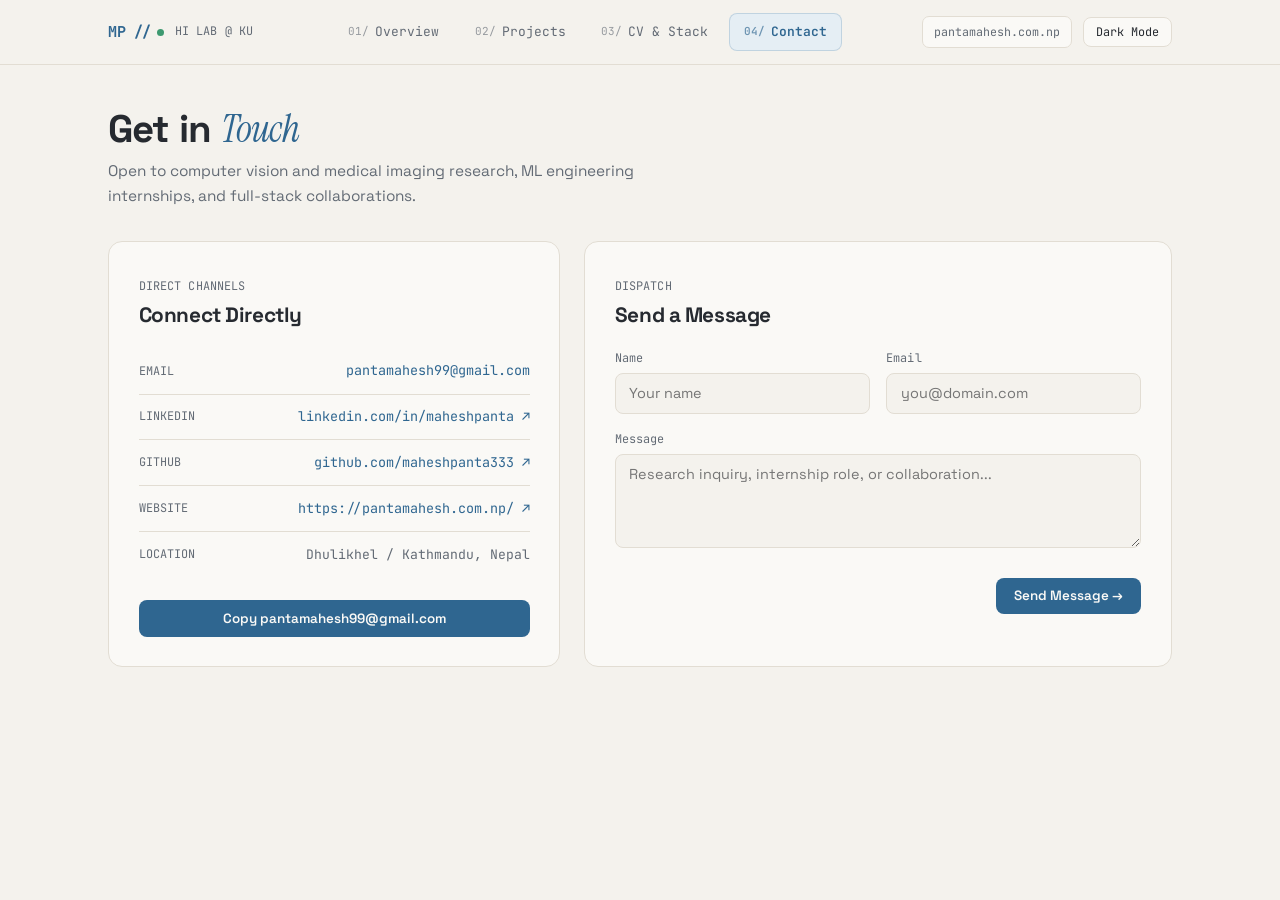
==== contact/index.html @ a5d9a173 "new ui" ====
<!DOCTYPE html>
<html lang="en">
<head>
  <meta charset="UTF-8">
  <meta name="viewport" content="width=device-width, initial-scale=1.0">
  <title>Mahesh Panta — Contact</title>
    <link rel="icon" href="data:image/svg+xml,&lt;svg xmlns=%22http://www.w3.org/2000/svg%22 viewBox=%220 0 100 100%22&gt;&lt;text y=%22.9em%22 font-size=%2290%22&gt;📄&lt;/text&gt;&lt;/svg&gt;">

  <link href="https://fonts.googleapis.com/css2?family=Instrument+Serif:ital@1&family=JetBrains+Mono:wght@400;600;700&family=Space+Grotesk:wght@400;600;700&display=swap" rel="stylesheet">
  <link rel="stylesheet" href="../style.css">
  <script>
    (function() {
      const t = localStorage.getItem('theme');
      if (t) document.documentElement.setAttribute('data-theme', t);
    })();
  </script>
</head>
<body>

  <!-- Horizontal Navigation -->
  <header class="top-nav">
    <div class="top-nav-inner">
      <a href="../" class="brand-group">
        <span class="logo-mark">MP // <span class="status-dot"></span></span>
        <span class="mono-meta">HI LAB @ KU</span>
      </a>

      <nav class="horizontal-tabs" aria-label="Primary Navigation">
        <a href="../" class="tab-link"><span class="num">01/</span>Overview</a>
        <a href="../projects/" class="tab-link"><span class="num">02/</span>Projects</a>
        <a href="../cv/" class="tab-link"><span class="num">03/</span>CV &amp; Stack</a>
        <a href="../contact/" class="tab-link active"><span class="num">04/</span>Contact</a>
      </nav>

      <div class="nav-actions">
        <a href="https://pantamahesh.com.np/" target="_blank" class="nav-domain">pantamahesh.com.np</a>
        <button class="theme-toggle" id="theme-toggle">Dark Mode</button>
      </div>
    </div>
  </header>

  <main class="canvas">
    <header class="page-header">
      <h1>Get in <span class="serif-accent">Touch</span></h1>
      <p class="subtitle">Open to computer vision and medical imaging research, ML engineering internships, and full-stack collaborations.</p>
    </header>

    <div class="contact-layout">
      <!-- Direct Channels -->
      <div class="card" style="display: flex; flex-direction: column; justify-content: space-between; padding: 1.85rem;">
        <div>
          <span class="mono-meta">DIRECT CHANNELS</span>
          <h2 style="font-size: 1.3rem; margin: 0.35rem 0 1.25rem;">Connect Directly</h2>

          <div class="channel-row">
            <span class="mono-meta">EMAIL</span>
            <a href="mailto:pantamahesh99@gmail.com" style="font-family: var(--font-mono); font-size: 0.84rem; color: var(--accent); text-decoration: none;">pantamahesh99@gmail.com</a>
          </div>

          <div class="channel-row">
            <span class="mono-meta">LINKEDIN</span>
            <a href="https://www.linkedin.com/in/maheshpanta" target="_blank" style="font-family: var(--font-mono); font-size: 0.84rem; color: var(--accent); text-decoration: none;">linkedin.com/in/maheshpanta &nearr;</a>
          </div>

          <div class="channel-row">
            <span class="mono-meta">GITHUB</span>
            <a href="https://github.com/maheshpanta333" target="_blank" style="font-family: var(--font-mono); font-size: 0.84rem; color: var(--accent); text-decoration: none;">github.com/maheshpanta333 &nearr;</a>
          </div>

          <div class="channel-row">
            <span class="mono-meta">WEBSITE</span>
            <a href="https://pantamahesh.com.np/" target="_blank" style="font-family: var(--font-mono); font-size: 0.84rem; color: var(--accent); text-decoration: none;">https://pantamahesh.com.np/ &nearr;</a>
          </div>

          <div class="channel-row" style="border-bottom: none;">
            <span class="mono-meta">LOCATION</span>
            <span style="font-family: var(--font-mono); font-size: 0.82rem; color: var(--text-muted);">Dhulikhel / Kathmandu, Nepal</span>
          </div>
        </div>

        <div style="margin-top: 1.5rem;">
          <button class="btn btn-primary" id="copy-email" style="width: 100%;">Copy pantamahesh99@gmail.com</button>
        </div>
      </div>

      <!-- Message Dispatch Form (Web3Forms + Mailto Fallback) -->
      <form class="card" id="contact-form" style="padding: 1.85rem;">
        <input type="hidden" name="access_key" id="web3forms-key" value="YOUR_WEB3FORMS_ACCESS_KEY">
        <input type="hidden" name="subject" value="New Portfolio Inquiry — pantamahesh.com.np">
        <input type="checkbox" name="botcheck" style="display: none;">

        <span class="mono-meta">DISPATCH</span>
        <h2 style="font-size: 1.3rem; margin: 0.35rem 0 1.25rem;">Send a Message</h2>

        <div style="display: flex; flex-direction: column; gap: 1rem;">
          <div style="display: grid; grid-template-columns: 1fr 1fr; gap: 1rem;">
            <div>
              <label class="mono-meta" style="display: block; margin-bottom: 0.3rem;">Name</label>
              <input type="text" name="name" required placeholder="Your name" class="form-input">
            </div>
            <div>
              <label class="mono-meta" style="display: block; margin-bottom: 0.3rem;">Email</label>
              <input type="email" name="email" required placeholder="you@domain.com" class="form-input">
            </div>
          </div>

          <div>
            <label class="mono-meta" style="display: block; margin-bottom: 0.3rem;">Message</label>
            <textarea name="message" rows="4" required placeholder="Research inquiry, internship role, or collaboration..." class="form-input" style="resize: vertical;"></textarea>
          </div>

          <div style="display: flex; align-items: center; justify-content: space-between; gap: 0.75rem; margin-top: 0.35rem;">
            <span id="form-status" class="mono-meta"></span>
            <button type="submit" id="submit-btn" class="btn btn-primary">Send Message &rarr;</button>
          </div>
        </div>
      </form>
    </div>
  </main>

  <script>
    const MY_EMAIL = 'pantamahesh99@gmail.com';

    const toggle = document.getElementById('theme-toggle');
    const html = document.documentElement;
    const setLabel = () => toggle.textContent = html.getAttribute('data-theme') === 'dark' ? 'Bright Mode' : 'Dark Mode';
    setLabel();
    toggle.addEventListener('click', () => {
      const next = html.getAttribute('data-theme') === 'dark' ? 'light' : 'dark';
      html.setAttribute('data-theme', next);
      localStorage.setItem('theme', next);
      setLabel();
    });

    document.getElementById('copy-email').addEventListener('click', function() {
      navigator.clipboard.writeText(MY_EMAIL).then(() => {
        const original = this.textContent;
        this.textContent = 'Copied to Clipboard!';
        setTimeout(() => this.textContent = original, 2000);
      });
    });

    document.getElementById('contact-form').addEventListener('submit', async function(e) {
      e.preventDefault();
      const status = document.getElementById('form-status');
      const btn = document.getElementById('submit-btn');
      const key = document.getElementById('web3forms-key').value;
      const formData = new FormData(this);

      if (!key || key === 'YOUR_WEB3FORMS_ACCESS_KEY') {
        const name = encodeURIComponent(formData.get('name'));
        const email = encodeURIComponent(formData.get('email'));
        const msg = encodeURIComponent(formData.get('message'));
        window.location.href = `mailto:${MY_EMAIL}?subject=Portfolio%20Message%20from%20${name}&body=From:%20${name}%20(${email})%0A%0A${msg}`;
        status.style.color = 'var(--accent)';
        status.textContent = 'Opening email app...';
        return;
      }

      btn.disabled = true;
      btn.textContent = 'Sending...';
      status.style.color = 'var(--text-muted)';
      status.textContent = 'Dispatching message...';

      try {
        const response = await fetch('https://api.web3forms.com/submit', {
          method: 'POST',
          body: formData
        });
        const result = await response.json();
        if (result.success) {
          status.style.color = '#10B981';
          status.textContent = 'Sent directly to pantamahesh99@gmail.com!';
          this.reset();
        } else {
          throw new Error(result.message || 'Submission failed');
        }
      } catch (err) {
        status.style.color = '#EF4444';
        status.textContent = 'Error sending. Please click Copy Email.';
      } finally {
        btn.disabled = false;
        btn.textContent = 'Send Message \u2192';
      }
    });
  </script>

  <style>
    .contact-layout { display: grid; grid-template-columns: 1fr 1.3fr; gap: 1.5rem; }
    .channel-row {
      display: flex;
      justify-content: space-between;
      align-items: center;
      padding: 0.72rem 0;
      border-bottom: 1px solid var(--border-hairline);
      gap: 0.75rem;
    }
    .form-input {
      width: 100%;
      padding: 0.65rem 0.85rem;
      background: var(--bg-canvas);
      border: 1px solid var(--border-hairline);
      border-radius: 8px;
      color: var(--text-main);
      font-family: var(--font-sans);
      font-size: 0.9rem;
      transition: border-color 0.15s;
    }
    .form-input:focus { outline: none; border-color: var(--accent); }
    @media (max-width: 860px) { .contact-layout { grid-template-columns: 1fr; } }
  </style>
</body>
</html>
---- style.css ----
/* ===== CSS Reset & Eye-Comfort Design Tokens ===== */
*, *::before, *::after { box-sizing: border-box; margin: 0; padding: 0; }

:root {
  /* Light Mode — Warm Alabaster & Calm Slate (Zero Glare) */
  --bg-canvas: #F4F2ED;
  --bg-card: #FAF9F6;
  --bg-subtle: #ECE9E1;
  --bg-nav: rgba(244, 242, 237, 0.88);
  --paper-bg: #FCFBF9;
  --text-main: #262A30;
  --text-muted: #636B75;
  --border-hairline: #E2DDD3;
  --accent: #2F6690;
  --accent-soft: #E5EEF4;
  --dot-color: rgba(47, 102, 144, 0.16);

  --nav-height: 64px;
  --max-width: 1120px;
  --font-sans: 'Space Grotesk', system-ui, -apple-system, sans-serif;
  --font-serif: 'Instrument Serif', Georgia, serif;
  --font-mono: 'JetBrains Mono', 'Fira Code', monospace;
}

[data-theme="dark"] {
  /* Dark Mode — Matte Dimmed Slate (Low Contrast Strain) */
  --bg-canvas: #15171C;
  --bg-card: #1C1F26;
  --bg-subtle: #232730;
  --bg-nav: rgba(21, 23, 28, 0.88);
  --paper-bg: #1B1E25;
  --text-main: #DCE0E8;
  --text-muted: #8E96A4;
  --border-hairline: #2B303C;
  --accent: #7BA4C7;
  --accent-soft: rgba(123, 164, 199, 0.14);
  --dot-color: rgba(123, 164, 199, 0.16);
}

html { scroll-behavior: smooth; overflow-x: hidden; }
body {
  font-family: var(--font-sans);
  background-color: var(--bg-canvas);
  color: var(--text-main);
  line-height: 1.62;
  min-height: 100vh;
  -webkit-font-smoothing: antialiased;
  transition: background-color 0.2s ease, color 0.2s ease;
}

/* ===== View Transitions ===== */
@view-transition { navigation: auto; }
::view-transition-old(root) { animation: 0.15s ease-out both fade-out; }
::view-transition-new(root) { animation: 0.15s ease-in both fade-in; }
@keyframes fade-out { to { opacity: 0; } }
@keyframes fade-in { from { opacity: 0; } }

/* ===== Horizontal Top Navigation ===== */
.top-nav {
  position: sticky;
  top: 0;
  z-index: 100;
  background: var(--bg-nav);
  backdrop-filter: blur(14px);
  -webkit-backdrop-filter: blur(14px);
  border-bottom: 1px solid var(--border-hairline);
}

.top-nav-inner {
  max-width: var(--max-width);
  margin: 0 auto;
  padding: 0 1.75rem;
  min-height: var(--nav-height);
  display: flex;
  align-items: center;
  justify-content: space-between;
  gap: 1.25rem;
}

.brand-group {
  display: flex;
  align-items: center;
  gap: 0.65rem;
  text-decoration: none;
}

.logo-mark {
  font-family: var(--font-mono);
  font-weight: 700;
  font-size: 0.94rem;
  letter-spacing: -0.4px;
  color: var(--accent);
  display: flex;
  align-items: center;
  gap: 0.4rem;
}

.status-dot {
  display: inline-block;
  width: 7px;
  height: 7px;
  background-color: #3D9970;
  border-radius: 50%;
  animation: pulse 2.5s infinite;
}
@keyframes pulse { 0%, 100% { opacity: 1; } 50% { opacity: 0.4; } }

.horizontal-tabs {
  display: flex;
  align-items: center;
  gap: 0.4rem;
  overflow-x: auto;
  scrollbar-width: none;
}
.horizontal-tabs::-webkit-scrollbar { display: none; }

.tab-link {
  font-family: var(--font-mono);
  text-decoration: none;
  color: var(--text-muted);
  padding: 0.46rem 0.85rem;
  border-radius: 8px;
  font-size: 0.81rem;
  white-space: nowrap;
  display: inline-flex;
  align-items: center;
  gap: 0.38rem;
  transition: all 0.16s ease;
  border: 1px solid transparent;
}
.tab-link:hover { color: var(--text-main); background-color: var(--bg-card); }
.tab-link.active {
  color: var(--accent);
  background-color: var(--accent-soft);
  border-color: rgba(47, 102, 144, 0.2);
  font-weight: 600;
}
.tab-link .num { font-size: 0.69rem; opacity: 0.65; }

.nav-actions { display: flex; align-items: center; gap: 0.7rem; }
.nav-domain {
  font-family: var(--font-mono);
  font-size: 0.73rem;
  color: var(--text-muted);
  text-decoration: none;
  padding: 0.36rem 0.68rem;
  border-radius: 7px;
  border: 1px solid var(--border-hairline);
  background: var(--bg-card);
  transition: border-color 0.15s, color 0.15s;
}
.nav-domain:hover { color: var(--accent); border-color: var(--accent); }

.theme-toggle {
  background: var(--bg-card);
  border: 1px solid var(--border-hairline);
  color: var(--text-main);
  padding: 0.38rem 0.75rem;
  border-radius: 8px;
  font-family: var(--font-mono);
  font-size: 0.74rem;
  cursor: pointer;
  white-space: nowrap;
  transition: all 0.15s ease;
}
.theme-toggle:hover { background: var(--accent-soft); border-color: var(--accent); color: var(--accent); }

/* ===== Main Canvas ===== */
.canvas {
  max-width: var(--max-width);
  margin: 0 auto;
  padding: 2.5rem 1.75rem 4.5rem;
}

/* ===== Typography & Shared Elements ===== */
h1, h2, h3 { line-height: 1.24; font-weight: 700; letter-spacing: -0.02em; }
.serif-accent { font-family: var(--font-serif); font-style: italic; font-weight: 400; color: var(--accent); }
.mono-meta { font-family: var(--font-mono); font-size: 0.74rem; color: var(--text-muted); letter-spacing: 0.01em; }
.divider { height: 1px; background: var(--border-hairline); margin: 1.75rem 0; }

.page-header { margin-bottom: 2rem; }
.page-header h1 { font-size: clamp(1.8rem, 3.2vw, 2.4rem); margin-bottom: 0.35rem; }
.page-header .subtitle { font-size: 0.96rem; color: var(--text-muted); max-width: 560px; }

/* Pills & Tags */
.pill {
  display: inline-flex;
  align-items: center;
  gap: 0.35rem;
  font-family: var(--font-mono);
  font-size: 0.71rem;
  padding: 0.25rem 0.6rem;
  border-radius: 6px;
  background: var(--bg-subtle);
  border: 1px solid var(--border-hairline);
  color: var(--text-muted);
}
.pill.accent {
  background: var(--accent-soft);
  color: var(--accent);
  border-color: transparent;
  font-weight: 600;
}

/* Buttons */
.btn {
  display: inline-flex;
  align-items: center;
  justify-content: center;
  gap: 0.42rem;
  padding: 0.54rem 1.08rem;
  font-family: var(--font-sans);
  font-weight: 600;
  font-size: 0.84rem;
  text-decoration: none;
  border-radius: 8px;
  border: 1px solid transparent;
  cursor: pointer;
  transition: all 0.16s ease;
}
.btn-primary { background: var(--accent); color: #FAF9F6; }
[data-theme="dark"] .btn-primary { color: #15171C; }
.btn-primary:hover { opacity: 0.9; transform: translateY(-1px); }

.btn-outline { border-color: var(--border-hairline); color: var(--text-main); background: var(--bg-card); }
.btn-outline:hover { border-color: var(--accent); color: var(--accent); background: var(--accent-soft); }

/* Soft Bento Cards */
.card {
  background: var(--bg-card);
  border: 1px solid var(--border-hairline);
  border-radius: 14px;
  padding: 1.55rem 1.7rem;
  transition: transform 0.18s ease, border-color 0.18s ease, box-shadow 0.18s ease;
}
.card:hover {
  transform: translateY(-2px);
  border-color: rgba(47, 102, 144, 0.35);
  box-shadow: 0 10px 26px -14px rgba(0, 0, 0, 0.12);
}

/* ===== Responsive ===== */
@media (max-width: 820px) {
  .top-nav-inner { flex-wrap: wrap; padding: 0.65rem 1.1rem; gap: 0.6rem; }
  .horizontal-tabs { order: 3; width: 100%; border-top: 1px solid var(--border-hairline); padding-top: 0.5rem; }
  .nav-domain { display: none; }
  .canvas { padding: 1.75rem 1.1rem 3rem; }
}

/* ===== Print Styles ===== */
@media print {
  body { background: #FFFFFF !important; color: #000000 !important; }
  .top-nav, .no-print { display: none !important; }
  .canvas { padding: 0 !important; max-width: 100% !important; }
}
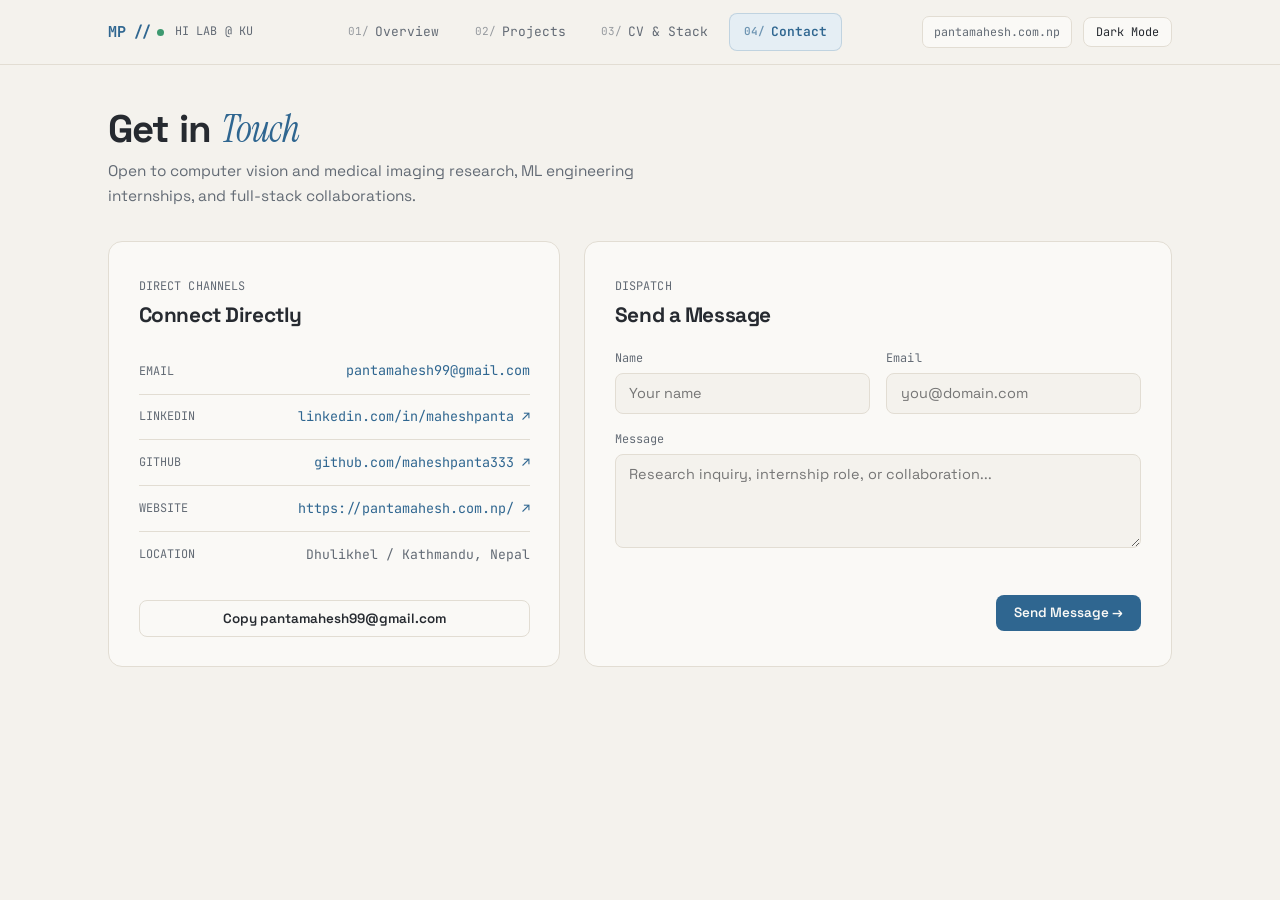
==== commit 72520120: "web3 api added" ====
--- a/contact/index.html
+++ b/contact/index.html
@@ -4,20 +4,22 @@
   <meta charset="UTF-8">
   <meta name="viewport" content="width=device-width, initial-scale=1.0">
   <title>Mahesh Panta — Contact</title>
-    <link rel="icon" href="data:image/svg+xml,&lt;svg xmlns=%22http://www.w3.org/2000/svg%22 viewBox=%220 0 100 100%22&gt;&lt;text y=%22.9em%22 font-size=%2290%22&gt;📄&lt;/text&gt;&lt;/svg&gt;">
-
+  <link rel="icon" href="data:image/svg+xml,&lt;svg xmlns=%22http://www.w3.org/2000/svg%22 viewBox=%220 0 100 100%22&gt;&lt;text y=%22.9em%22 font-size=%2290%22&gt;📄&lt;/text&gt;&lt;/svg&gt;">
+  <link rel="preconnect" href="https://fonts.googleapis.com">
+  <link rel="preconnect" href="https://fonts.gstatic.com" crossorigin>
   <link href="https://fonts.googleapis.com/css2?family=Instrument+Serif:ital@1&family=JetBrains+Mono:wght@400;600;700&family=Space+Grotesk:wght@400;600;700&display=swap" rel="stylesheet">
   <link rel="stylesheet" href="../style.css">
   <script>
     (function() {
       const t = localStorage.getItem('theme');
       if (t) document.documentElement.setAttribute('data-theme', t);
+      else if (window.matchMedia('(prefers-color-scheme: dark)').matches) document.documentElement.setAttribute('data-theme', 'dark');
     })();
   </script>
 </head>
 <body>
 
-  <!-- Horizontal Navigation -->
+  <!-- Horizontal Top Navigation -->
   <header class="top-nav">
     <div class="top-nav-inner">
       <a href="../" class="brand-group">
@@ -79,44 +81,53 @@
         </div>
 
         <div style="margin-top: 1.5rem;">
-          <button class="btn btn-primary" id="copy-email" style="width: 100%;">Copy pantamahesh99@gmail.com</button>
+          <button type="button" class="btn btn-outline" id="copy-email" style="width: 100%;">Copy pantamahesh99@gmail.com</button>
         </div>
       </div>
 
-      <!-- Message Dispatch Form (Web3Forms + Mailto Fallback) -->
-      <form class="card" id="contact-form" style="padding: 1.85rem;">
-        <input type="hidden" name="access_key" id="web3forms-key" value="YOUR_WEB3FORMS_ACCESS_KEY">
-        <input type="hidden" name="subject" value="New Portfolio Inquiry — pantamahesh.com.np">
+      <!-- Web3Forms Contact Dispatch with hCaptcha -->
+      <form class="card" id="contact-form" action="https://api.web3forms.com/submit" method="POST" style="padding: 1.85rem;">
+        <input type="hidden" name="access_key" value="22d8c28b-e865-47aa-b0ec-d91a9cfa376f">
+        <input type="hidden" name="subject" value="New Portfolio Message — pantamahesh.com.np">
+        <input type="hidden" name="from_name" value="Mahesh Panta Portfolio">
         <input type="checkbox" name="botcheck" style="display: none;">
 
         <span class="mono-meta">DISPATCH</span>
         <h2 style="font-size: 1.3rem; margin: 0.35rem 0 1.25rem;">Send a Message</h2>
 
         <div style="display: flex; flex-direction: column; gap: 1rem;">
-          <div style="display: grid; grid-template-columns: 1fr 1fr; gap: 1rem;">
+          <div class="form-row-split">
             <div>
-              <label class="mono-meta" style="display: block; margin-bottom: 0.3rem;">Name</label>
-              <input type="text" name="name" required placeholder="Your name" class="form-input">
+              <label for="sender-name" class="mono-meta" style="display: block; margin-bottom: 0.3rem;">Name</label>
+              <input id="sender-name" type="text" name="name" required placeholder="Your name" class="form-input">
             </div>
             <div>
-              <label class="mono-meta" style="display: block; margin-bottom: 0.3rem;">Email</label>
-              <input type="email" name="email" required placeholder="you@domain.com" class="form-input">
+              <label for="sender-email" class="mono-meta" style="display: block; margin-bottom: 0.3rem;">Email</label>
+              <input id="sender-email" type="email" name="email" required placeholder="you@domain.com" class="form-input">
             </div>
           </div>
 
           <div>
-            <label class="mono-meta" style="display: block; margin-bottom: 0.3rem;">Message</label>
-            <textarea name="message" rows="4" required placeholder="Research inquiry, internship role, or collaboration..." class="form-input" style="resize: vertical;"></textarea>
-          </div>
-
-          <div style="display: flex; align-items: center; justify-content: space-between; gap: 0.75rem; margin-top: 0.35rem;">
-            <span id="form-status" class="mono-meta"></span>
+            <label for="sender-message" class="mono-meta" style="display: block; margin-bottom: 0.3rem;">Message</label>
+            <textarea id="sender-message" name="message" rows="4" required placeholder="Research inquiry, internship role, or collaboration..." class="form-input" style="resize: vertical;"></textarea>
+          </div>
+
+          <!-- Web3Forms Built-In hCaptcha -->
+          <div class="captcha-wrap">
+            <div class="h-captcha" data-captcha="true"></div>
+          </div>
+
+          <div style="display: flex; align-items: center; justify-content: space-between; flex-wrap: wrap; gap: 0.75rem; margin-top: 0.25rem;">
+            <span id="form-status" class="mono-meta" aria-live="polite"></span>
             <button type="submit" id="submit-btn" class="btn btn-primary">Send Message &rarr;</button>
           </div>
         </div>
       </form>
     </div>
   </main>
+
+  <!-- Web3Forms Client Script for hCaptcha -->
+  <script src="https://web3forms.com/client/script.js" async defer></script>
 
   <script>
     const MY_EMAIL = 'pantamahesh99@gmail.com';
@@ -144,40 +155,42 @@
       e.preventDefault();
       const status = document.getElementById('form-status');
       const btn = document.getElementById('submit-btn');
-      const key = document.getElementById('web3forms-key').value;
       const formData = new FormData(this);
 
-      if (!key || key === 'YOUR_WEB3FORMS_ACCESS_KEY') {
-        const name = encodeURIComponent(formData.get('name'));
-        const email = encodeURIComponent(formData.get('email'));
-        const msg = encodeURIComponent(formData.get('message'));
-        window.location.href = `mailto:${MY_EMAIL}?subject=Portfolio%20Message%20from%20${name}&body=From:%20${name}%20(${email})%0A%0A${msg}`;
-        status.style.color = 'var(--accent)';
-        status.textContent = 'Opening email app...';
+      // Verify hCaptcha token before dispatching
+      const captchaToken = formData.get('h-captcha-response');
+      if (!captchaToken) {
+        status.style.color = '#C0392B';
+        status.textContent = 'Please complete the captcha verification first.';
         return;
       }
 
       btn.disabled = true;
       btn.textContent = 'Sending...';
       status.style.color = 'var(--text-muted)';
-      status.textContent = 'Dispatching message...';
+      status.textContent = 'Sending message...';
 
       try {
         const response = await fetch('https://api.web3forms.com/submit', {
           method: 'POST',
+          headers: { 'Accept': 'application/json' },
           body: formData
         });
         const result = await response.json();
-        if (result.success) {
-          status.style.color = '#10B981';
-          status.textContent = 'Sent directly to pantamahesh99@gmail.com!';
+
+        if (response.ok && result.success) {
+          status.style.color = '#3D9970';
+          status.textContent = 'Message sent! I will get back to you soon.';
           this.reset();
+          if (window.hcaptcha) {
+            window.hcaptcha.reset();
+          }
         } else {
           throw new Error(result.message || 'Submission failed');
         }
       } catch (err) {
-        status.style.color = '#EF4444';
-        status.textContent = 'Error sending. Please click Copy Email.';
+        status.style.color = '#C0392B';
+        status.textContent = 'Could not send via form. Please use Copy Email.';
       } finally {
         btn.disabled = false;
         btn.textContent = 'Send Message \u2192';
@@ -187,6 +200,7 @@
 
   <style>
     .contact-layout { display: grid; grid-template-columns: 1fr 1.3fr; gap: 1.5rem; }
+    .form-row-split { display: grid; grid-template-columns: 1fr 1fr; gap: 1rem; }
     .channel-row {
       display: flex;
       justify-content: space-between;
@@ -207,7 +221,14 @@
       transition: border-color 0.15s;
     }
     .form-input:focus { outline: none; border-color: var(--accent); }
-    @media (max-width: 860px) { .contact-layout { grid-template-columns: 1fr; } }
+    .captcha-wrap {
+      overflow-x: auto;
+      padding-top: 0.15rem;
+    }
+    @media (max-width: 860px) {
+      .contact-layout { grid-template-columns: 1fr; }
+      .form-row-split { grid-template-columns: 1fr; }
+    }
   </style>
 </body>
 </html>
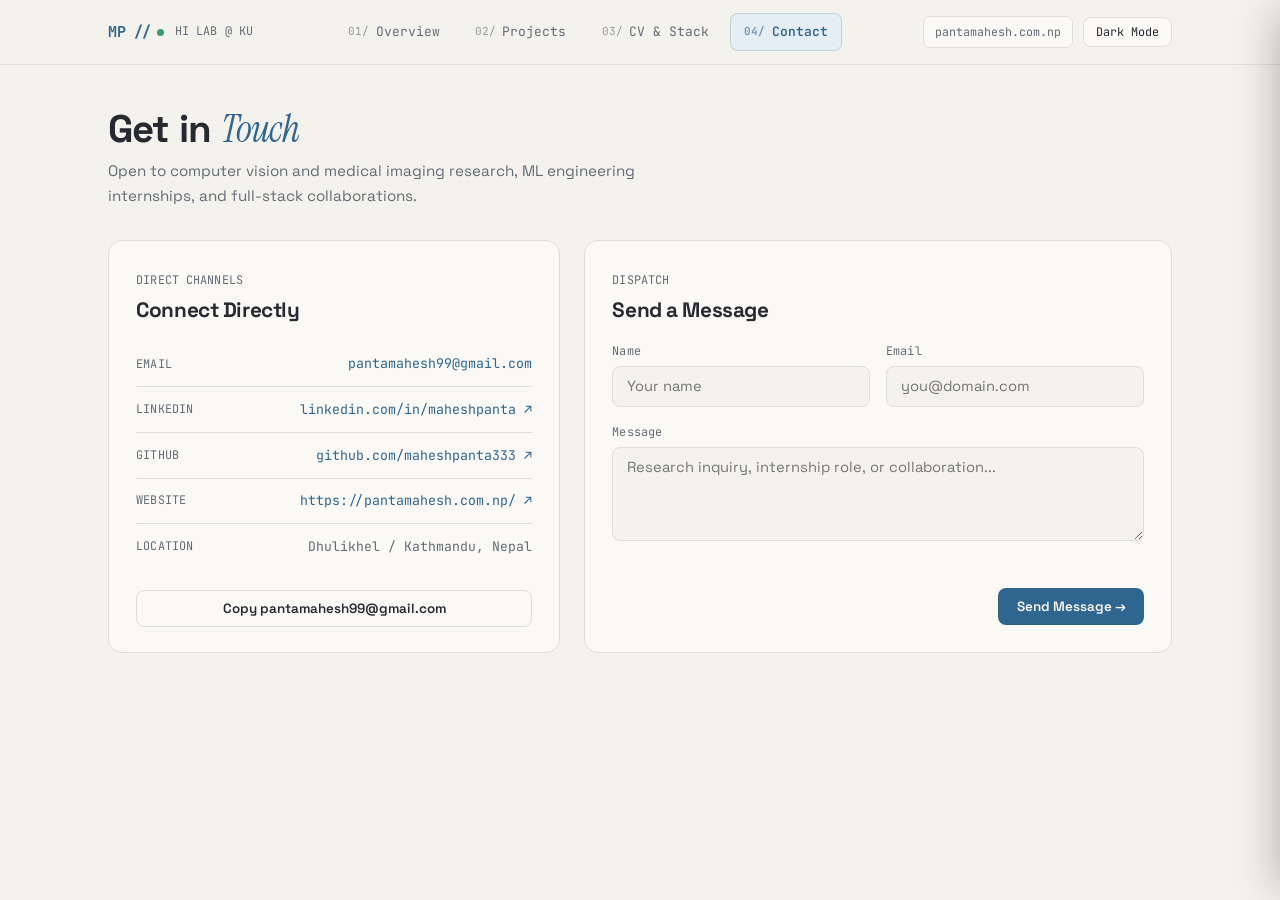
==== commit 13a2ff42: "mobile compliant" ====
--- a/contact/index.html
+++ b/contact/index.html
@@ -19,7 +19,7 @@
 </head>
 <body>
 
-  <!-- Horizontal Top Navigation -->
+  <!-- Responsive Top Navigation -->
   <header class="top-nav">
     <div class="top-nav-inner">
       <a href="../" class="brand-group">
@@ -27,6 +27,7 @@
         <span class="mono-meta">HI LAB @ KU</span>
       </a>
 
+      <!-- Desktop Tabs -->
       <nav class="horizontal-tabs" aria-label="Primary Navigation">
         <a href="../" class="tab-link"><span class="num">01/</span>Overview</a>
         <a href="../projects/" class="tab-link"><span class="num">02/</span>Projects</a>
@@ -37,9 +38,43 @@
       <div class="nav-actions">
         <a href="https://pantamahesh.com.np/" target="_blank" class="nav-domain">pantamahesh.com.np</a>
         <button class="theme-toggle" id="theme-toggle">Dark Mode</button>
+        <button class="hamburger-btn" id="drawer-open" aria-label="Open navigation menu" aria-expanded="false" aria-controls="mobile-drawer">
+          <svg width="20" height="20" viewBox="0 0 24 24" fill="none" stroke="currentColor" stroke-width="2" stroke-linecap="round">
+            <line x1="3" y1="6" x2="21" y2="6"></line>
+            <line x1="3" y1="12" x2="21" y2="12"></line>
+            <line x1="3" y1="18" x2="21" y2="18"></line>
+          </svg>
+        </button>
       </div>
     </div>
   </header>
+
+  <!-- Mobile Drawer & Backdrop -->
+  <div class="drawer-backdrop" id="drawer-backdrop"></div>
+  <aside class="mobile-drawer" id="mobile-drawer" aria-label="Mobile Navigation" aria-hidden="true">
+    <div>
+      <div class="drawer-header">
+        <span class="logo-mark">MP // <span class="status-dot"></span></span>
+        <button class="drawer-close" id="drawer-close" aria-label="Close navigation menu">&#x2715;</button>
+      </div>
+
+      <nav class="drawer-nav">
+        <a href="../" class="drawer-link"><span><span class="num">01/</span>Overview</span><span>&rarr;</span></a>
+        <a href="../projects/" class="drawer-link"><span><span class="num">02/</span>Projects</span><span>&rarr;</span></a>
+        <a href="../cv/" class="drawer-link"><span><span class="num">03/</span>CV &amp; Stack</span><span>&rarr;</span></a>
+        <a href="../contact/" class="drawer-link active"><span><span class="num">04/</span>Contact</span><span>&rarr;</span></a>
+      </nav>
+    </div>
+
+    <div class="drawer-footer">
+      <a href="../assets/mecv.pdf" target="_blank" class="btn btn-primary" style="width: 100%;">Download PDF Resume &rarr;</a>
+      <div class="drawer-socials">
+        <a href="https://pantamahesh.com.np/" target="_blank">pantamahesh.com.np</a>
+        <a href="https://github.com/maheshpanta333" target="_blank">GitHub &nearr;</a>
+        <a href="https://www.linkedin.com/in/maheshpanta" target="_blank">LinkedIn &nearr;</a>
+      </div>
+    </div>
+  </aside>
 
   <main class="canvas">
     <header class="page-header">
@@ -49,29 +84,29 @@
 
     <div class="contact-layout">
       <!-- Direct Channels -->
-      <div class="card" style="display: flex; flex-direction: column; justify-content: space-between; padding: 1.85rem;">
+      <div class="card" style="display: flex; flex-direction: column; justify-content: space-between;">
         <div>
           <span class="mono-meta">DIRECT CHANNELS</span>
-          <h2 style="font-size: 1.3rem; margin: 0.35rem 0 1.25rem;">Connect Directly</h2>
+          <h2 style="font-size: 1.3rem; margin: 0.35rem 0 1.15rem;">Connect Directly</h2>
 
           <div class="channel-row">
             <span class="mono-meta">EMAIL</span>
-            <a href="mailto:pantamahesh99@gmail.com" style="font-family: var(--font-mono); font-size: 0.84rem; color: var(--accent); text-decoration: none;">pantamahesh99@gmail.com</a>
+            <a href="mailto:pantamahesh99@gmail.com" class="channel-link">pantamahesh99@gmail.com</a>
           </div>
 
           <div class="channel-row">
             <span class="mono-meta">LINKEDIN</span>
-            <a href="https://www.linkedin.com/in/maheshpanta" target="_blank" style="font-family: var(--font-mono); font-size: 0.84rem; color: var(--accent); text-decoration: none;">linkedin.com/in/maheshpanta &nearr;</a>
+            <a href="https://www.linkedin.com/in/maheshpanta" target="_blank" class="channel-link">linkedin.com/in/maheshpanta &nearr;</a>
           </div>
 
           <div class="channel-row">
             <span class="mono-meta">GITHUB</span>
-            <a href="https://github.com/maheshpanta333" target="_blank" style="font-family: var(--font-mono); font-size: 0.84rem; color: var(--accent); text-decoration: none;">github.com/maheshpanta333 &nearr;</a>
+            <a href="https://github.com/maheshpanta333" target="_blank" class="channel-link">github.com/maheshpanta333 &nearr;</a>
           </div>
 
           <div class="channel-row">
             <span class="mono-meta">WEBSITE</span>
-            <a href="https://pantamahesh.com.np/" target="_blank" style="font-family: var(--font-mono); font-size: 0.84rem; color: var(--accent); text-decoration: none;">https://pantamahesh.com.np/ &nearr;</a>
+            <a href="https://pantamahesh.com.np/" target="_blank" class="channel-link">https://pantamahesh.com.np/ &nearr;</a>
           </div>
 
           <div class="channel-row" style="border-bottom: none;">
@@ -80,20 +115,20 @@
           </div>
         </div>
 
-        <div style="margin-top: 1.5rem;">
+        <div style="margin-top: 1.35rem;">
           <button type="button" class="btn btn-outline" id="copy-email" style="width: 100%;">Copy pantamahesh99@gmail.com</button>
         </div>
       </div>
 
       <!-- Web3Forms Contact Dispatch with hCaptcha -->
-      <form class="card" id="contact-form" action="https://api.web3forms.com/submit" method="POST" style="padding: 1.85rem;">
+      <form class="card" id="contact-form" action="https://api.web3forms.com/submit" method="POST">
         <input type="hidden" name="access_key" value="22d8c28b-e865-47aa-b0ec-d91a9cfa376f">
         <input type="hidden" name="subject" value="New Portfolio Message — pantamahesh.com.np">
         <input type="hidden" name="from_name" value="Mahesh Panta Portfolio">
         <input type="checkbox" name="botcheck" style="display: none;">
 
         <span class="mono-meta">DISPATCH</span>
-        <h2 style="font-size: 1.3rem; margin: 0.35rem 0 1.25rem;">Send a Message</h2>
+        <h2 style="font-size: 1.3rem; margin: 0.35rem 0 1.15rem;">Send a Message</h2>
 
         <div style="display: flex; flex-direction: column; gap: 1rem;">
           <div class="form-row-split">
@@ -117,7 +152,7 @@
             <div class="h-captcha" data-captcha="true"></div>
           </div>
 
-          <div style="display: flex; align-items: center; justify-content: space-between; flex-wrap: wrap; gap: 0.75rem; margin-top: 0.25rem;">
+          <div class="form-submit-row">
             <span id="form-status" class="mono-meta" aria-live="polite"></span>
             <button type="submit" id="submit-btn" class="btn btn-primary">Send Message &rarr;</button>
           </div>
@@ -132,6 +167,7 @@
   <script>
     const MY_EMAIL = 'pantamahesh99@gmail.com';
 
+    // Theme Toggle
     const toggle = document.getElementById('theme-toggle');
     const html = document.documentElement;
     const setLabel = () => toggle.textContent = html.getAttribute('data-theme') === 'dark' ? 'Bright Mode' : 'Dark Mode';
@@ -143,6 +179,27 @@
       setLabel();
     });
 
+    // Mobile Drawer Controller
+    const drawer = document.getElementById('mobile-drawer');
+    const backdrop = document.getElementById('drawer-backdrop');
+    const openBtn = document.getElementById('drawer-open');
+    const closeBtn = document.getElementById('drawer-close');
+
+    function setDrawer(open) {
+      drawer.classList.toggle('open', open);
+      backdrop.classList.toggle('open', open);
+      document.body.classList.toggle('drawer-open', open);
+      openBtn.setAttribute('aria-expanded', String(open));
+      drawer.setAttribute('aria-hidden', String(!open));
+    }
+
+    openBtn.addEventListener('click', () => setDrawer(true));
+    closeBtn.addEventListener('click', () => setDrawer(false));
+    backdrop.addEventListener('click', () => setDrawer(false));
+    document.addEventListener('keydown', (e) => { if (e.key === 'Escape') setDrawer(false); });
+    window.addEventListener('resize', () => { if (window.innerWidth > 820) setDrawer(false); });
+
+    // Copy Email
     document.getElementById('copy-email').addEventListener('click', function() {
       navigator.clipboard.writeText(MY_EMAIL).then(() => {
         const original = this.textContent;
@@ -151,13 +208,13 @@
       });
     });
 
+    // Web3Forms Submission
     document.getElementById('contact-form').addEventListener('submit', async function(e) {
       e.preventDefault();
       const status = document.getElementById('form-status');
       const btn = document.getElementById('submit-btn');
       const formData = new FormData(this);
 
-      // Verify hCaptcha token before dispatching
       const captchaToken = formData.get('h-captcha-response');
       if (!captchaToken) {
         status.style.color = '#C0392B';
@@ -201,14 +258,28 @@
   <style>
     .contact-layout { display: grid; grid-template-columns: 1fr 1.3fr; gap: 1.5rem; }
     .form-row-split { display: grid; grid-template-columns: 1fr 1fr; gap: 1rem; }
+
     .channel-row {
       display: flex;
       justify-content: space-between;
       align-items: center;
+      flex-wrap: wrap;
       padding: 0.72rem 0;
       border-bottom: 1px solid var(--border-hairline);
-      gap: 0.75rem;
-    }
+      gap: 0.35rem 0.75rem;
+    }
+
+    .channel-link {
+      font-family: var(--font-mono);
+      font-size: 0.83rem;
+      color: var(--accent);
+      text-decoration: none;
+      word-break: break-all;
+    }
+    .channel-link:hover {
+      text-decoration: underline;
+    }
+
     .form-input {
       width: 100%;
       padding: 0.65rem 0.85rem;
@@ -217,17 +288,41 @@
       border-radius: 8px;
       color: var(--text-main);
       font-family: var(--font-sans);
-      font-size: 0.9rem;
+      font-size: 0.92rem;
       transition: border-color 0.15s;
     }
     .form-input:focus { outline: none; border-color: var(--accent); }
+
     .captcha-wrap {
-      overflow-x: auto;
+      overflow: hidden;
       padding-top: 0.15rem;
     }
-    @media (max-width: 860px) {
-      .contact-layout { grid-template-columns: 1fr; }
-      .form-row-split { grid-template-columns: 1fr; }
+
+    .form-submit-row {
+      display: flex;
+      align-items: center;
+      justify-content: space-between;
+      flex-wrap: wrap;
+      gap: 0.75rem;
+      margin-top: 0.25rem;
+    }
+
+    @media (max-width: 820px) {
+      .contact-layout { grid-template-columns: 1fr; gap: 1.25rem; }
+      .form-row-split { grid-template-columns: 1fr; gap: 0.85rem; }
+      .form-input {
+        font-size: 16px; /* Prevents iOS Safari auto-zoom on focus */
+      }
+      .form-submit-row .btn {
+        width: 100%;
+      }
+    }
+
+    @media (max-width: 380px) {
+      .captcha-wrap .h-captcha {
+        transform: scale(0.88);
+        transform-origin: left center;
+      }
     }
   </style>
 </body>
--- a/style.css
+++ b/style.css
@@ -6,7 +6,7 @@
   --bg-canvas: #F4F2ED;
   --bg-card: #FAF9F6;
   --bg-subtle: #ECE9E1;
-  --bg-nav: rgba(244, 242, 237, 0.88);
+  --bg-nav: rgba(244, 242, 237, 0.9);
   --paper-bg: #FCFBF9;
   --text-main: #262A30;
   --text-muted: #636B75;
@@ -27,7 +27,7 @@
   --bg-canvas: #15171C;
   --bg-card: #1C1F26;
   --bg-subtle: #232730;
-  --bg-nav: rgba(21, 23, 28, 0.88);
+  --bg-nav: rgba(21, 23, 28, 0.9);
   --paper-bg: #1B1E25;
   --text-main: #DCE0E8;
   --text-muted: #8E96A4;
@@ -48,6 +48,10 @@
   transition: background-color 0.2s ease, color 0.2s ease;
 }
 
+body.drawer-open {
+  overflow: hidden;
+}
+
 /* ===== View Transitions ===== */
 @view-transition { navigation: auto; }
 ::view-transition-old(root) { animation: 0.15s ease-out both fade-out; }
@@ -55,7 +59,7 @@
 @keyframes fade-out { to { opacity: 0; } }
 @keyframes fade-in { from { opacity: 0; } }
 
-/* ===== Horizontal Top Navigation ===== */
+/* ===== Horizontal Top Navigation (Desktop) ===== */
 .top-nav {
   position: sticky;
   top: 0;
@@ -82,6 +86,7 @@
   align-items: center;
   gap: 0.65rem;
   text-decoration: none;
+  flex-shrink: 0;
 }
 
 .logo-mark {
@@ -109,10 +114,7 @@
   display: flex;
   align-items: center;
   gap: 0.4rem;
-  overflow-x: auto;
-  scrollbar-width: none;
-}
-.horizontal-tabs::-webkit-scrollbar { display: none; }
+}
 
 .tab-link {
   font-family: var(--font-mono);
@@ -137,7 +139,12 @@
 }
 .tab-link .num { font-size: 0.69rem; opacity: 0.65; }
 
-.nav-actions { display: flex; align-items: center; gap: 0.7rem; }
+.nav-actions {
+  display: flex;
+  align-items: center;
+  gap: 0.65rem;
+}
+
 .nav-domain {
   font-family: var(--font-mono);
   font-size: 0.73rem;
@@ -155,7 +162,7 @@
   background: var(--bg-card);
   border: 1px solid var(--border-hairline);
   color: var(--text-main);
-  padding: 0.38rem 0.75rem;
+  padding: 0.4rem 0.75rem;
   border-radius: 8px;
   font-family: var(--font-mono);
   font-size: 0.74rem;
@@ -164,6 +171,148 @@
   transition: all 0.15s ease;
 }
 .theme-toggle:hover { background: var(--accent-soft); border-color: var(--accent); color: var(--accent); }
+
+/* Hamburger Button (Hidden on Desktop) */
+.hamburger-btn {
+  display: none;
+  align-items: center;
+  justify-content: center;
+  width: 42px;
+  height: 42px;
+  border-radius: 9px;
+  background: var(--bg-card);
+  border: 1px solid var(--border-hairline);
+  color: var(--text-main);
+  cursor: pointer;
+  transition: border-color 0.15s, background 0.15s;
+}
+.hamburger-btn:hover {
+  border-color: var(--accent);
+  background: var(--accent-soft);
+  color: var(--accent);
+}
+
+/* ===== Mobile Slide-Out Drawer ===== */
+.drawer-backdrop {
+  position: fixed;
+  inset: 0;
+  z-index: 190;
+  background: rgba(15, 18, 24, 0.48);
+  backdrop-filter: blur(4px);
+  -webkit-backdrop-filter: blur(4px);
+  opacity: 0;
+  pointer-events: none;
+  transition: opacity 0.22s ease;
+}
+.drawer-backdrop.open {
+  opacity: 1;
+  pointer-events: auto;
+}
+
+.mobile-drawer {
+  position: fixed;
+  top: 0;
+  right: 0;
+  bottom: 0;
+  z-index: 200;
+  width: min(84vw, 330px);
+  height: 100dvh;
+  background: var(--bg-card);
+  border-left: 1px solid var(--border-hairline);
+  box-shadow: -16px 0 40px -12px rgba(0, 0, 0, 0.25);
+  display: flex;
+  flex-direction: column;
+  justify-content: space-between;
+  padding: calc(1rem + env(safe-area-inset-top)) 1.25rem calc(1.35rem + env(safe-area-inset-bottom));
+  transform: translateX(100%);
+  transition: transform 0.26s cubic-bezier(0.22, 1, 0.36, 1);
+}
+.mobile-drawer.open {
+  transform: translateX(0);
+}
+
+.drawer-header {
+  display: flex;
+  align-items: center;
+  justify-content: space-between;
+  padding-bottom: 0.9rem;
+  border-bottom: 1px solid var(--border-hairline);
+}
+
+.drawer-close {
+  width: 40px;
+  height: 40px;
+  border-radius: 9px;
+  background: var(--bg-canvas);
+  border: 1px solid var(--border-hairline);
+  color: var(--text-main);
+  font-size: 1.1rem;
+  display: inline-flex;
+  align-items: center;
+  justify-content: center;
+  cursor: pointer;
+}
+
+.drawer-nav {
+  display: flex;
+  flex-direction: column;
+  gap: 0.5rem;
+  margin-top: 1.1rem;
+}
+
+.drawer-link {
+  display: flex;
+  align-items: center;
+  justify-content: space-between;
+  min-height: 48px;
+  padding: 0.78rem 0.95rem;
+  border-radius: 10px;
+  text-decoration: none;
+  font-family: var(--font-mono);
+  font-size: 0.88rem;
+  color: var(--text-main);
+  background: var(--bg-canvas);
+  border: 1px solid var(--border-hairline);
+  transition: all 0.15s ease;
+}
+.drawer-link .num {
+  color: var(--text-muted);
+  font-size: 0.75rem;
+  margin-right: 0.55rem;
+}
+.drawer-link.active {
+  background: var(--accent-soft);
+  border-color: var(--accent);
+  color: var(--accent);
+  font-weight: 700;
+}
+.drawer-link.active .num {
+  color: var(--accent);
+}
+
+.drawer-footer {
+  border-top: 1px solid var(--border-hairline);
+  padding-top: 1rem;
+  display: flex;
+  flex-direction: column;
+  gap: 0.75rem;
+}
+
+.drawer-socials {
+  display: flex;
+  justify-content: space-between;
+  align-items: center;
+  gap: 0.5rem;
+  font-family: var(--font-mono);
+  font-size: 0.73rem;
+}
+.drawer-socials a {
+  color: var(--text-muted);
+  text-decoration: none;
+}
+.drawer-socials a:hover {
+  color: var(--accent);
+}
 
 /* ===== Main Canvas ===== */
 .canvas {
@@ -179,8 +328,8 @@
 .divider { height: 1px; background: var(--border-hairline); margin: 1.75rem 0; }
 
 .page-header { margin-bottom: 2rem; }
-.page-header h1 { font-size: clamp(1.8rem, 3.2vw, 2.4rem); margin-bottom: 0.35rem; }
-.page-header .subtitle { font-size: 0.96rem; color: var(--text-muted); max-width: 560px; }
+.page-header h1 { font-size: clamp(1.75rem, 3.2vw, 2.4rem); margin-bottom: 0.35rem; }
+.page-header .subtitle { font-size: 0.95rem; color: var(--text-muted); max-width: 560px; }
 
 /* Pills & Tags */
 .pill {
@@ -208,7 +357,7 @@
   align-items: center;
   justify-content: center;
   gap: 0.42rem;
-  padding: 0.54rem 1.08rem;
+  padding: 0.56rem 1.08rem;
   font-family: var(--font-sans);
   font-weight: 600;
   font-size: 0.84rem;
@@ -220,7 +369,7 @@
 }
 .btn-primary { background: var(--accent); color: #FAF9F6; }
 [data-theme="dark"] .btn-primary { color: #15171C; }
-.btn-primary:hover { opacity: 0.9; transform: translateY(-1px); }
+.btn-primary:hover { opacity: 0.92; transform: translateY(-1px); }
 
 .btn-outline { border-color: var(--border-hairline); color: var(--text-main); background: var(--bg-card); }
 .btn-outline:hover { border-color: var(--accent); color: var(--accent); background: var(--accent-soft); }
@@ -239,17 +388,40 @@
   box-shadow: 0 10px 26px -14px rgba(0, 0, 0, 0.12);
 }
 
-/* ===== Responsive ===== */
+/* ===== Mobile Breakpoint (<= 820px) ===== */
 @media (max-width: 820px) {
-  .top-nav-inner { flex-wrap: wrap; padding: 0.65rem 1.1rem; gap: 0.6rem; }
-  .horizontal-tabs { order: 3; width: 100%; border-top: 1px solid var(--border-hairline); padding-top: 0.5rem; }
-  .nav-domain { display: none; }
-  .canvas { padding: 1.75rem 1.1rem 3rem; }
+  .top-nav-inner {
+    padding: 0 1rem;
+    min-height: 60px;
+  }
+  .horizontal-tabs,
+  .nav-domain {
+    display: none !important;
+  }
+  .hamburger-btn {
+    display: inline-flex;
+  }
+  .theme-toggle {
+    min-height: 40px;
+    padding: 0.38rem 0.68rem;
+  }
+  .canvas {
+    padding: 1.35rem 1rem 3.25rem;
+  }
+  .page-header {
+    margin-bottom: 1.4rem;
+  }
+  .card {
+    padding: 1.25rem 1.25rem;
+  }
+  .btn {
+    min-height: 44px;
+  }
 }
 
 /* ===== Print Styles ===== */
 @media print {
   body { background: #FFFFFF !important; color: #000000 !important; }
-  .top-nav, .no-print { display: none !important; }
+  .top-nav, .no-print, .mobile-drawer, .drawer-backdrop { display: none !important; }
   .canvas { padding: 0 !important; max-width: 100% !important; }
 }
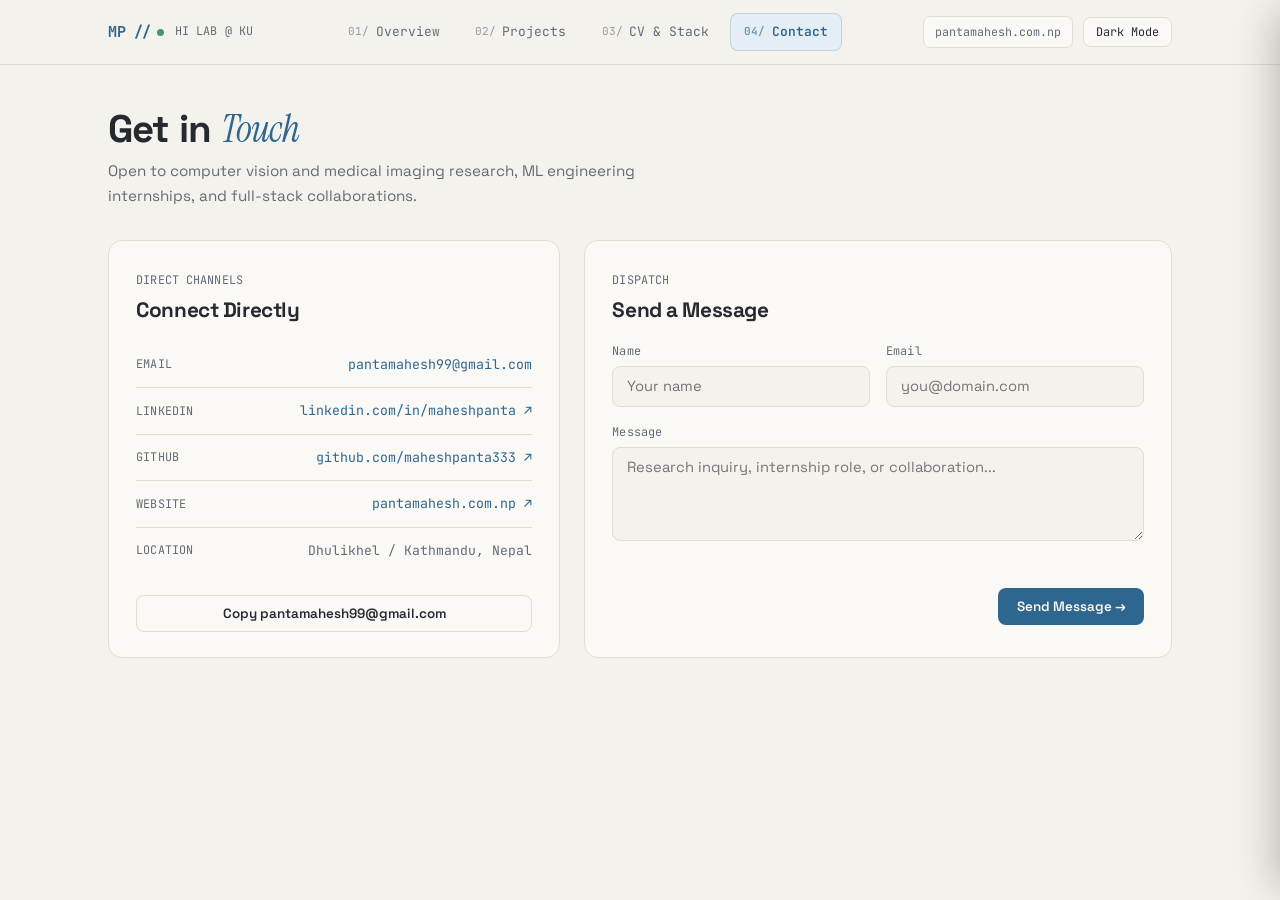
==== commit 19bb87b9: "makin it compatible for the phone" ====
--- a/contact/index.html
+++ b/contact/index.html
@@ -90,28 +90,28 @@
           <h2 style="font-size: 1.3rem; margin: 0.35rem 0 1.15rem;">Connect Directly</h2>
 
           <div class="channel-row">
-            <span class="mono-meta">EMAIL</span>
+            <span class="mono-meta channel-label">EMAIL</span>
             <a href="mailto:pantamahesh99@gmail.com" class="channel-link">pantamahesh99@gmail.com</a>
           </div>
 
           <div class="channel-row">
-            <span class="mono-meta">LINKEDIN</span>
+            <span class="mono-meta channel-label">LINKEDIN</span>
             <a href="https://www.linkedin.com/in/maheshpanta" target="_blank" class="channel-link">linkedin.com/in/maheshpanta &nearr;</a>
           </div>
 
           <div class="channel-row">
-            <span class="mono-meta">GITHUB</span>
+            <span class="mono-meta channel-label">GITHUB</span>
             <a href="https://github.com/maheshpanta333" target="_blank" class="channel-link">github.com/maheshpanta333 &nearr;</a>
           </div>
 
           <div class="channel-row">
-            <span class="mono-meta">WEBSITE</span>
-            <a href="https://pantamahesh.com.np/" target="_blank" class="channel-link">https://pantamahesh.com.np/ &nearr;</a>
+            <span class="mono-meta channel-label">WEBSITE</span>
+            <a href="https://pantamahesh.com.np/" target="_blank" class="channel-link">pantamahesh.com.np &nearr;</a>
           </div>
 
           <div class="channel-row" style="border-bottom: none;">
-            <span class="mono-meta">LOCATION</span>
-            <span style="font-family: var(--font-mono); font-size: 0.82rem; color: var(--text-muted);">Dhulikhel / Kathmandu, Nepal</span>
+            <span class="mono-meta channel-label">LOCATION</span>
+            <span class="channel-value">Dhulikhel / Kathmandu, Nepal</span>
           </div>
         </div>
 
@@ -263,10 +263,13 @@
       display: flex;
       justify-content: space-between;
       align-items: center;
-      flex-wrap: wrap;
-      padding: 0.72rem 0;
+      padding: 0.75rem 0;
       border-bottom: 1px solid var(--border-hairline);
-      gap: 0.35rem 0.75rem;
+      gap: 0.75rem;
+    }
+
+    .channel-label {
+      flex-shrink: 0;
     }
 
     .channel-link {
@@ -274,10 +277,18 @@
       font-size: 0.83rem;
       color: var(--accent);
       text-decoration: none;
-      word-break: break-all;
+      text-align: right;
+      overflow-wrap: anywhere;
     }
     .channel-link:hover {
       text-decoration: underline;
+    }
+
+    .channel-value {
+      font-family: var(--font-mono);
+      font-size: 0.82rem;
+      color: var(--text-muted);
+      text-align: right;
     }
 
     .form-input {
@@ -307,9 +318,22 @@
       margin-top: 0.25rem;
     }
 
+    /* Mobile Contact Fixes */
     @media (max-width: 820px) {
       .contact-layout { grid-template-columns: 1fr; gap: 1.25rem; }
       .form-row-split { grid-template-columns: 1fr; gap: 0.85rem; }
+      .channel-row {
+        flex-direction: column;
+        align-items: flex-start;
+        gap: 0.25rem;
+        padding: 0.72rem 0;
+      }
+      .channel-link,
+      .channel-value {
+        text-align: left;
+        font-size: 0.84rem;
+        width: 100%;
+      }
       .form-input {
         font-size: 16px; /* Prevents iOS Safari auto-zoom on focus */
       }
@@ -320,7 +344,7 @@
 
     @media (max-width: 380px) {
       .captcha-wrap .h-captcha {
-        transform: scale(0.88);
+        transform: scale(0.86);
         transform-origin: left center;
       }
     }
--- a/style.css
+++ b/style.css
@@ -184,6 +184,7 @@
   border: 1px solid var(--border-hairline);
   color: var(--text-main);
   cursor: pointer;
+  flex-shrink: 0;
   transition: border-color 0.15s, background 0.15s;
 }
 .hamburger-btn:hover {
@@ -215,15 +216,17 @@
   right: 0;
   bottom: 0;
   z-index: 200;
-  width: min(84vw, 330px);
+  width: min(86vw, 340px);
   height: 100dvh;
+  overflow-y: auto;
   background: var(--bg-card);
   border-left: 1px solid var(--border-hairline);
   box-shadow: -16px 0 40px -12px rgba(0, 0, 0, 0.25);
   display: flex;
   flex-direction: column;
   justify-content: space-between;
-  padding: calc(1rem + env(safe-area-inset-top)) 1.25rem calc(1.35rem + env(safe-area-inset-bottom));
+  gap: 1.5rem;
+  padding: calc(1rem + env(safe-area-inset-top)) 1.15rem calc(1.35rem + env(safe-area-inset-bottom));
   transform: translateX(100%);
   transition: transform 0.26s cubic-bezier(0.22, 1, 0.36, 1);
 }
@@ -235,7 +238,7 @@
   display: flex;
   align-items: center;
   justify-content: space-between;
-  padding-bottom: 0.9rem;
+  padding-bottom: 0.85rem;
   border-bottom: 1px solid var(--border-hairline);
 }
 
@@ -246,39 +249,47 @@
   background: var(--bg-canvas);
   border: 1px solid var(--border-hairline);
   color: var(--text-main);
-  font-size: 1.1rem;
+  font-size: 1.05rem;
   display: inline-flex;
   align-items: center;
   justify-content: center;
   cursor: pointer;
+  flex-shrink: 0;
 }
 
 .drawer-nav {
   display: flex;
   flex-direction: column;
-  gap: 0.5rem;
-  margin-top: 1.1rem;
+  gap: 0.55rem;
+  margin-top: 1rem;
 }
 
 .drawer-link {
   display: flex;
   align-items: center;
   justify-content: space-between;
+  width: 100%;
   min-height: 48px;
   padding: 0.78rem 0.95rem;
   border-radius: 10px;
   text-decoration: none;
   font-family: var(--font-mono);
-  font-size: 0.88rem;
+  font-size: 0.86rem;
   color: var(--text-main);
   background: var(--bg-canvas);
   border: 1px solid var(--border-hairline);
   transition: all 0.15s ease;
 }
+.drawer-link > span:first-child {
+  display: inline-flex;
+  align-items: center;
+  gap: 0.55rem;
+  min-width: 0;
+}
 .drawer-link .num {
   color: var(--text-muted);
-  font-size: 0.75rem;
-  margin-right: 0.55rem;
+  font-size: 0.74rem;
+  flex-shrink: 0;
 }
 .drawer-link.active {
   background: var(--accent-soft);
@@ -299,19 +310,34 @@
 }
 
 .drawer-socials {
-  display: flex;
-  justify-content: space-between;
-  align-items: center;
-  gap: 0.5rem;
-  font-family: var(--font-mono);
-  font-size: 0.73rem;
+  display: grid;
+  grid-template-columns: 1fr 1fr;
+  gap: 0.45rem;
+  font-family: var(--font-mono);
+  font-size: 0.74rem;
 }
 .drawer-socials a {
+  display: flex;
+  align-items: center;
+  justify-content: center;
+  min-height: 38px;
+  padding: 0.4rem 0.6rem;
+  border-radius: 8px;
+  background: var(--bg-canvas);
+  border: 1px solid var(--border-hairline);
   color: var(--text-muted);
   text-decoration: none;
+  text-align: center;
+  white-space: nowrap;
+}
+.drawer-socials a:first-child {
+  grid-column: 1 / -1;
+  color: var(--accent);
+  font-weight: 600;
 }
 .drawer-socials a:hover {
   color: var(--accent);
+  border-color: var(--accent);
 }
 
 /* ===== Main Canvas ===== */
@@ -393,6 +419,10 @@
   .top-nav-inner {
     padding: 0 1rem;
     min-height: 60px;
+    gap: 0.5rem;
+  }
+  .brand-group .mono-meta {
+    display: none;
   }
   .horizontal-tabs,
   .nav-domain {
@@ -403,7 +433,8 @@
   }
   .theme-toggle {
     min-height: 40px;
-    padding: 0.38rem 0.68rem;
+    padding: 0.38rem 0.65rem;
+    font-size: 0.72rem;
   }
   .canvas {
     padding: 1.35rem 1rem 3.25rem;
@@ -412,7 +443,7 @@
     margin-bottom: 1.4rem;
   }
   .card {
-    padding: 1.25rem 1.25rem;
+    padding: 1.25rem;
   }
   .btn {
     min-height: 44px;
